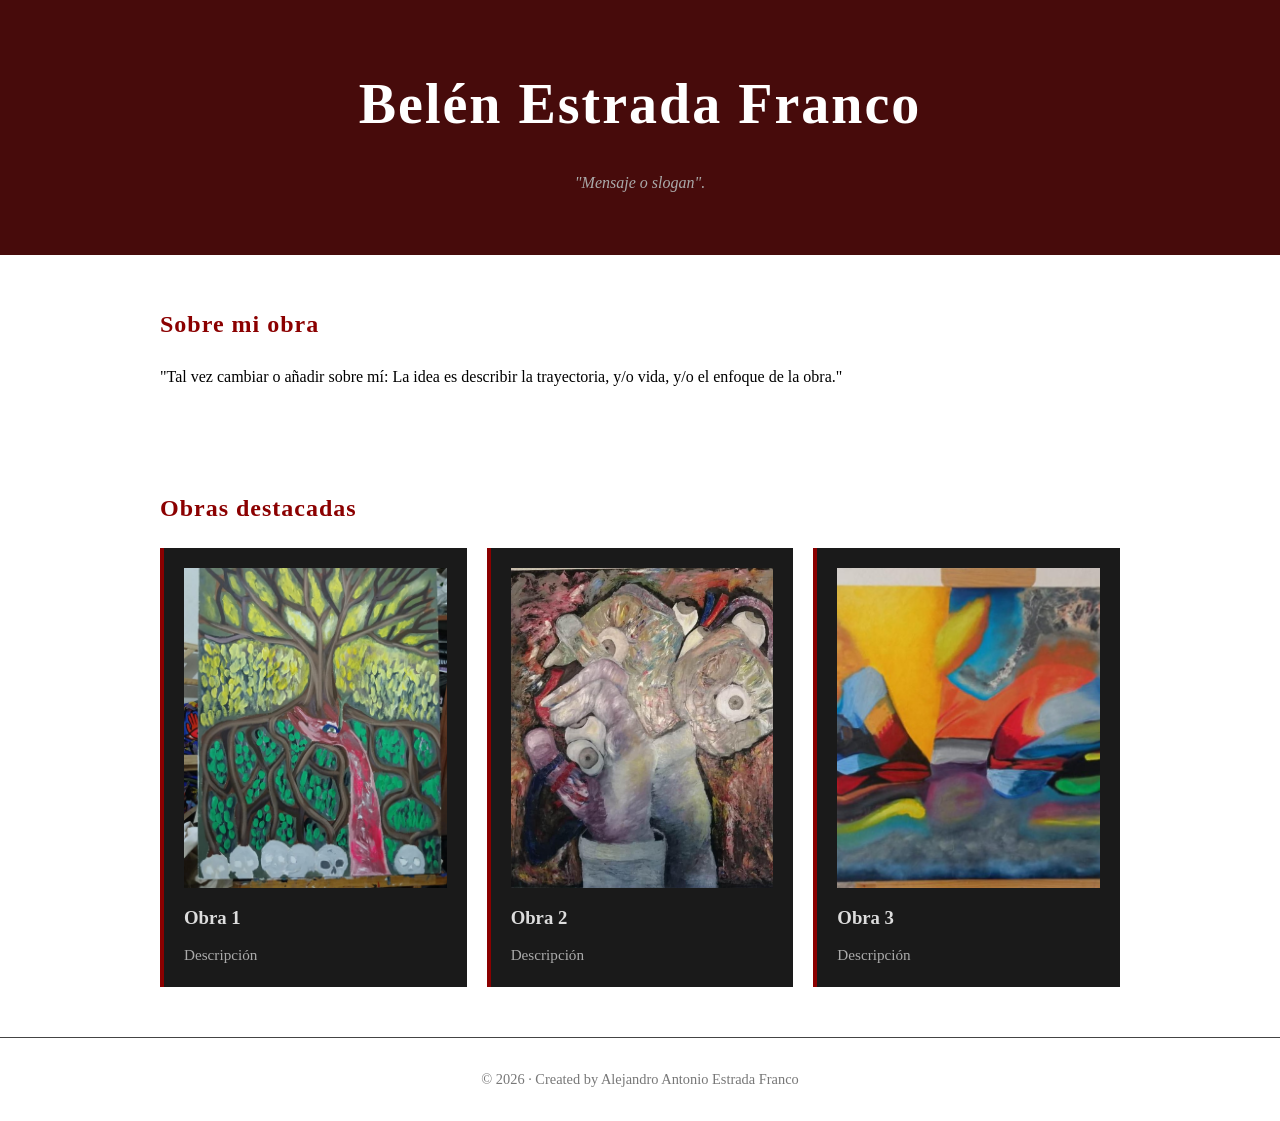
==== index.html @ d1552998 "Commit" ====
<!DOCTYPE html>
<html lang="es">
<head>
  <meta charset="UTF-8">
  <meta name="viewport" content="width=device-width, initial-scale=1.0">
  <title>Pintura Crítica</title>

  <!-- Enlace al archivo CSS -->
  <link rel="stylesheet" href="styles.css">
</head>

<body>

  <header>
    <h1>Belén Estrada Franco</h1>
    <p>
      "Mensaje o slogan".
    </p>
  </header>

  <section class="sobre-mi">
    <h2>Sobre mi obra</h2>
        <p>"Tal vez cambiar o añadir sobre mí: La idea es describir la trayectoria, y/o vida, y/o el enfoque de la obra."</p>
    <!--<p>
      Mi trabajo nace del conflicto: la violencia normalizada, la tristeza
      colectiva y la desconexión del ser humano con la naturaleza.
      Pinto cuerpos, paisajes y emociones que resisten, que sangran,
      pero que aún buscan unión y sentido.
    </p>-->
  </section>

  <section>
    <h2>Obras destacadas</h2>

    <div class="galeria">

      <div class="obra">
        <div class="imagen-obra">
            <img 
            src="imagenes/imagen_1.jpg" 
            alt="Obra 1"
            onclick="abrirModal(this.src)"
            >
        </div>

        <h3>Obra 1</h3>
        <p>Descripción</p>
       </div>

      <div class="obra">
        <div class="imagen-obra">
            <img 
            src="imagenes/imagen_2.jpg" 
            alt="Obra 2"
            onclick="abrirModal(this.src)"
            >
        </div>

        <h3>Obra 2</h3>
        <p>Descripción</p>
       </div>

       <div class="obra">
        <div class="imagen-obra">
            <img 
            src="imagenes/imagen_3.jpg" 
            alt="Obra 3"
            onclick="abrirModal(this.src)"
            >
        </div>

        <h3>Obra 3</h3>
        <p>Descripción</p>
       </div>
    </div>
  </section>

  <footer>
    © 2026 · Created by Alejandro Antonio Estrada Franco
  </footer>

  <div id="modal" class="modal" onclick="cerrarModal()">
     <img id="modal-img">
  </div>
  
  <script src="script.js"></script>
</body>
</html>
---- styles.css ----
:root {
  --fondo: #ffffff;
  --texto: #000000;
  --acento: #8b0000;
  --gris: #444;
}

* {
  box-sizing: border-box;
  margin: 0;
  padding: 0;
}

body {
  font-family: "Georgia", serif;
  background-color: var(--fondo);
  color: var(--texto);
  line-height: 1.6;
}

/* HEADER */

header {
  padding: 60px 20px;
  text-align: center;
  background: linear-gradient(to bottom, #470b0b, #470b0b);
}

header h1 {
  font-size: 2.5rem;
  letter-spacing: 2px;
  color: #ffffff;
}

header p {
  max-width: 600px;
  margin: 20px auto 0;
  color: #aaa;
  font-style: italic;
}

/* SECCIONES */

section {
  padding: 50px 20px;
  max-width: 1000px;
  margin: auto;
}

h2 {
  color: var(--acento);
  margin-bottom: 20px;
  letter-spacing: 1px;
}

.sobre-mi p {
  max-width: 700px;
}

/* GALERÍA */

.galeria {
  display: grid;
  grid-template-columns: 1fr;
  gap: 20px;
}

.obra {
  background-color: #1a1a1a;
  padding: 20px;
  border-left: 4px solid var(--acento);
}

.obra h3 {
  margin-bottom: 10px;
  color: #ddd;
}

.obra p {
  color: #aaa;
  font-size: 0.95rem;
}

.imagen-obra {
  height: 320px;
  overflow: hidden;
  margin-bottom: 15px;
}

.imagen-obra img {
  width: 100%;
  height: 100%;
  object-fit: cover;
}

/* FOOTER */

footer {
  text-align: center;
  padding: 30px 20px;
  border-top: 1px solid var(--gris);
  color: #777;
  font-size: 0.9rem;
}

/* RESPONSIVE (PC) */

@media (min-width: 768px) {
  header h1 {
    font-size: 3.5rem;
  }

  .galeria {
    grid-template-columns: repeat(3, 1fr);
  }
}

/* MODAL */

.modal {
  display: none;
  position: fixed;
  inset: 0;
  background-color: rgba(0, 0, 0, 0.9);
  justify-content: center;
  align-items: center;
  z-index: 999;
  cursor: pointer;
}

.modal img {
  max-width: 90%;
  max-height: 90%;
  box-shadow: 0 0 30px rgba(0, 0, 0, 0.8);
  animation: aparecer 0.3s ease;
}

/* Animación suave */
@keyframes aparecer {
  from {
    opacity: 0;
    transform: scale(0.95);
  }
  to {
    opacity: 1;
    transform: scale(1);
  }
}
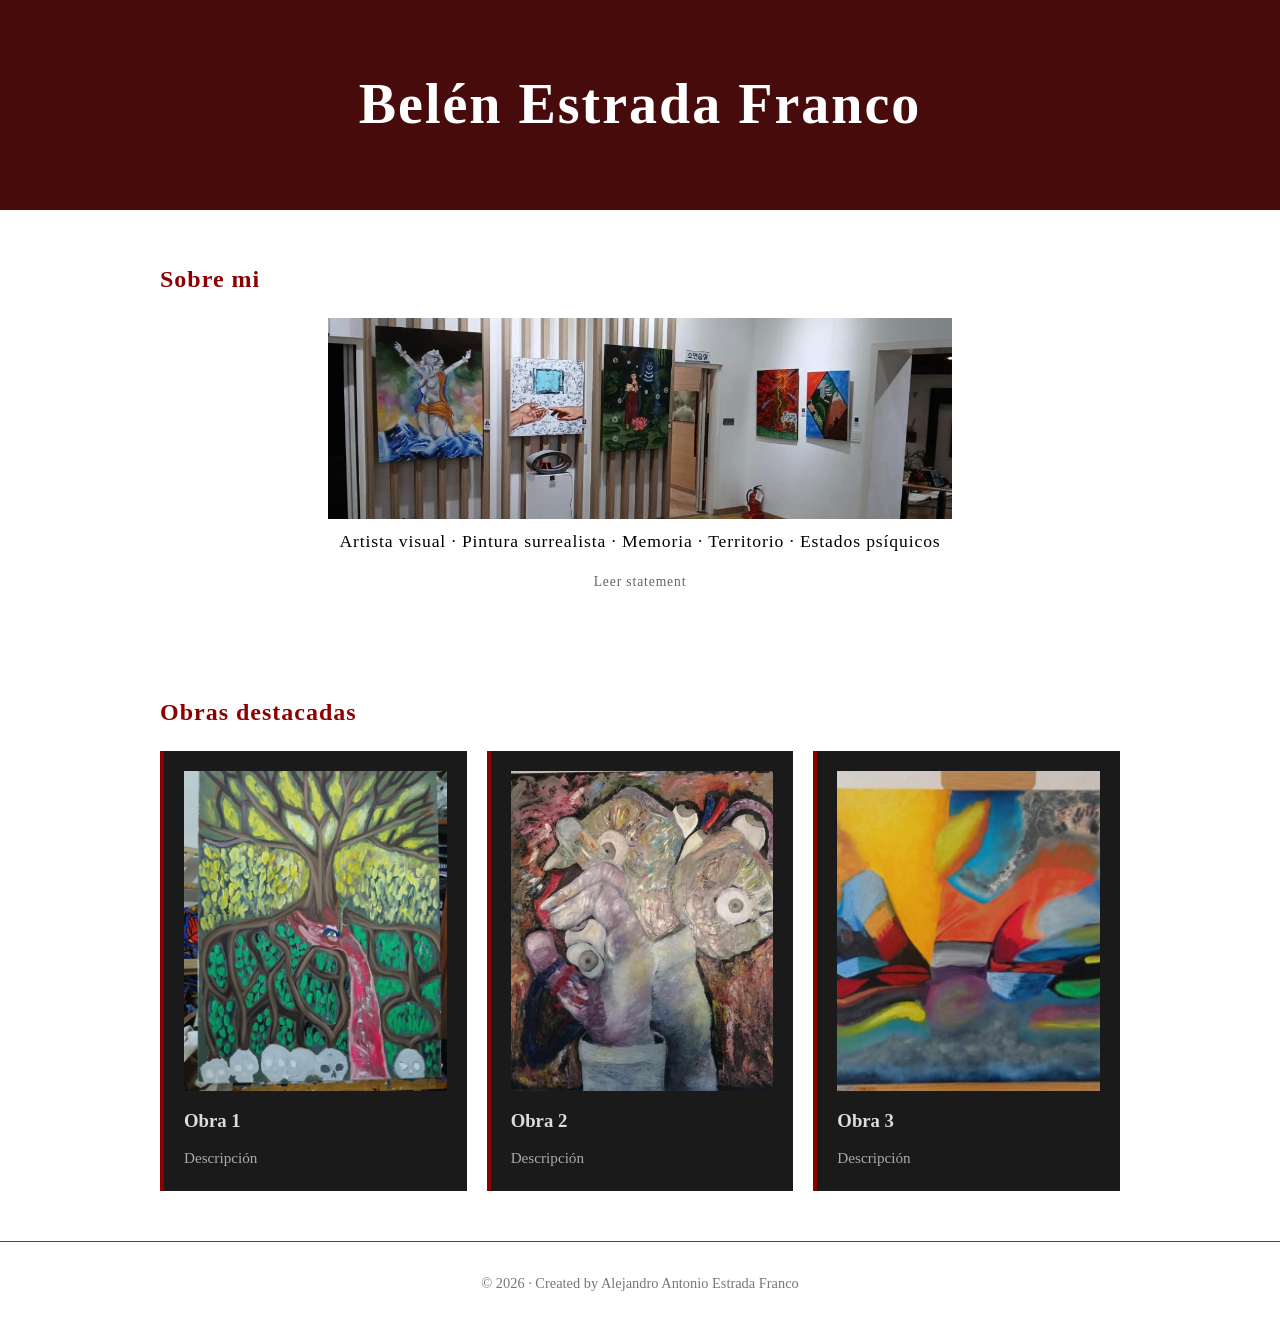
==== commit 1e496146: "actualización" ====
--- a/index.html
+++ b/index.html
@@ -3,7 +3,7 @@
 <head>
   <meta charset="UTF-8">
   <meta name="viewport" content="width=device-width, initial-scale=1.0">
-  <title>Pintura Crítica</title>
+  <title>Belén Estrada Franco</title>
 
   <!-- Enlace al archivo CSS -->
   <link rel="stylesheet" href="styles.css">
@@ -13,20 +13,35 @@
 
   <header>
     <h1>Belén Estrada Franco</h1>
-    <p>
-      "Mensaje o slogan".
-    </p>
   </header>
 
   <section class="sobre-mi">
-    <h2>Sobre mi obra</h2>
-        <p>"Tal vez cambiar o añadir sobre mí: La idea es describir la trayectoria, y/o vida, y/o el enfoque de la obra."</p>
-    <!--<p>
-      Mi trabajo nace del conflicto: la violencia normalizada, la tristeza
-      colectiva y la desconexión del ser humano con la naturaleza.
-      Pinto cuerpos, paisajes y emociones que resisten, que sangran,
-      pero que aún buscan unión y sentido.
-    </p>-->
+    <h2>Sobre mi</h2>
+
+        <div class="sobre-mi-wrapper">
+        <div class="preview">
+          <img src="imagenes/imagen_4.jpg">
+          <p>
+            Artista visual · Pintura surrealista · Memoria · Territorio · Estados psíquicos
+          </p>
+          <span>Leer statement</span>
+        </div>
+
+        <p class="bio full">
+          Mi nombre es Belén Estrada Franco. Soy artista visual originaria del Estado de México, especializada en pintura
+          con un enfoque surrealista. A través de mi obra, exploro los vínculos entre lo cotidiano y lo simbólico.
+          Mi trabajo parte de una mirada introspectiva y sensorial sobre el entorno, reinterpretando desde lo onírico. Me
+          interesa crear imágenes que, más allá de representar una realidad visible, convoquen al espectador a habitar lo
+          invisible: los afectos, las memorias, las tensiones sociales y las experiencias fragmentadas que conforman nuestra
+          percepción del mundo. La pintura, como medio, me permite traducir estas dimensiones en escenas poéticas donde lo
+          mágico y lo infraordinario conviven.
+          A lo largo de mi trayectoria he participado en exposiciones colectivas y he desarrollado proyectos pictóricos que
+          articulan una investigación estética y conceptual sobre el territorio, la identidad y los estados psíquicos. Mi obra
+          busca generar un diálogo entre el arte y la vida, abriendo espacios de reflexión sensible desde lo visual.
+          Este portafolio reúne una selección de piezas que forman parte de esa exploración constante: imágenes que brotan
+          del inconsciente, pero están ancladas en lo más concreto de la experiencia cotidiana. Cada pintura es una cartografía
+          emocional, un intento de nombrar lo que no siempre se puede decir con palabras.
+        </p>
   </section>
 
   <section>
@@ -85,4 +100,4 @@
   
   <script src="script.js"></script>
 </body>
-</html>
+</html>
--- a/styles.css
+++ b/styles.css
@@ -19,7 +19,6 @@
 }
 
 /* HEADER */
-
 header {
   padding: 60px 20px;
   text-align: center;
@@ -135,6 +134,61 @@
   animation: aparecer 0.3s ease;
 }
 
+/* SOBRE MI */
+.bio {
+  text-align: justify;
+  max-width: 95ch;   /* controla el ancho del texto */
+  margin: 0 auto;     /* centra el bloque */
+}
+
+.sobre-mi-wrapper {
+  position: relative;
+  max-width: 78ch;
+  margin: 0 auto;
+}
+
+/* Vista inicial */
+.preview {
+  text-align: center;
+  font-size: 1.1rem;
+  letter-spacing: 0.05em;
+  opacity: 1;
+  transition: opacity 0.4s ease;
+  cursor: pointer;
+}
+
+.preview img {
+  display: inline-block;
+  max-width: 100%;
+}
+
+.preview span {
+  display: block;
+  margin-top: 16px;
+  font-size: 0.85rem;
+  opacity: 0.6;
+}
+
+/* Texto completo */
+.full {
+  opacity: 0;
+  position: absolute;
+  inset: 0;
+  text-align: justify;
+  line-height: 1.7;
+  transition: opacity 0.4s ease;
+}
+
+/* Hover */
+.sobre-mi-wrapper:hover .preview {
+  opacity: 0;
+}
+
+.sobre-mi-wrapper:hover .full {
+  opacity: 1;
+}
+
+
 /* Animación suave */
 @keyframes aparecer {
   from {
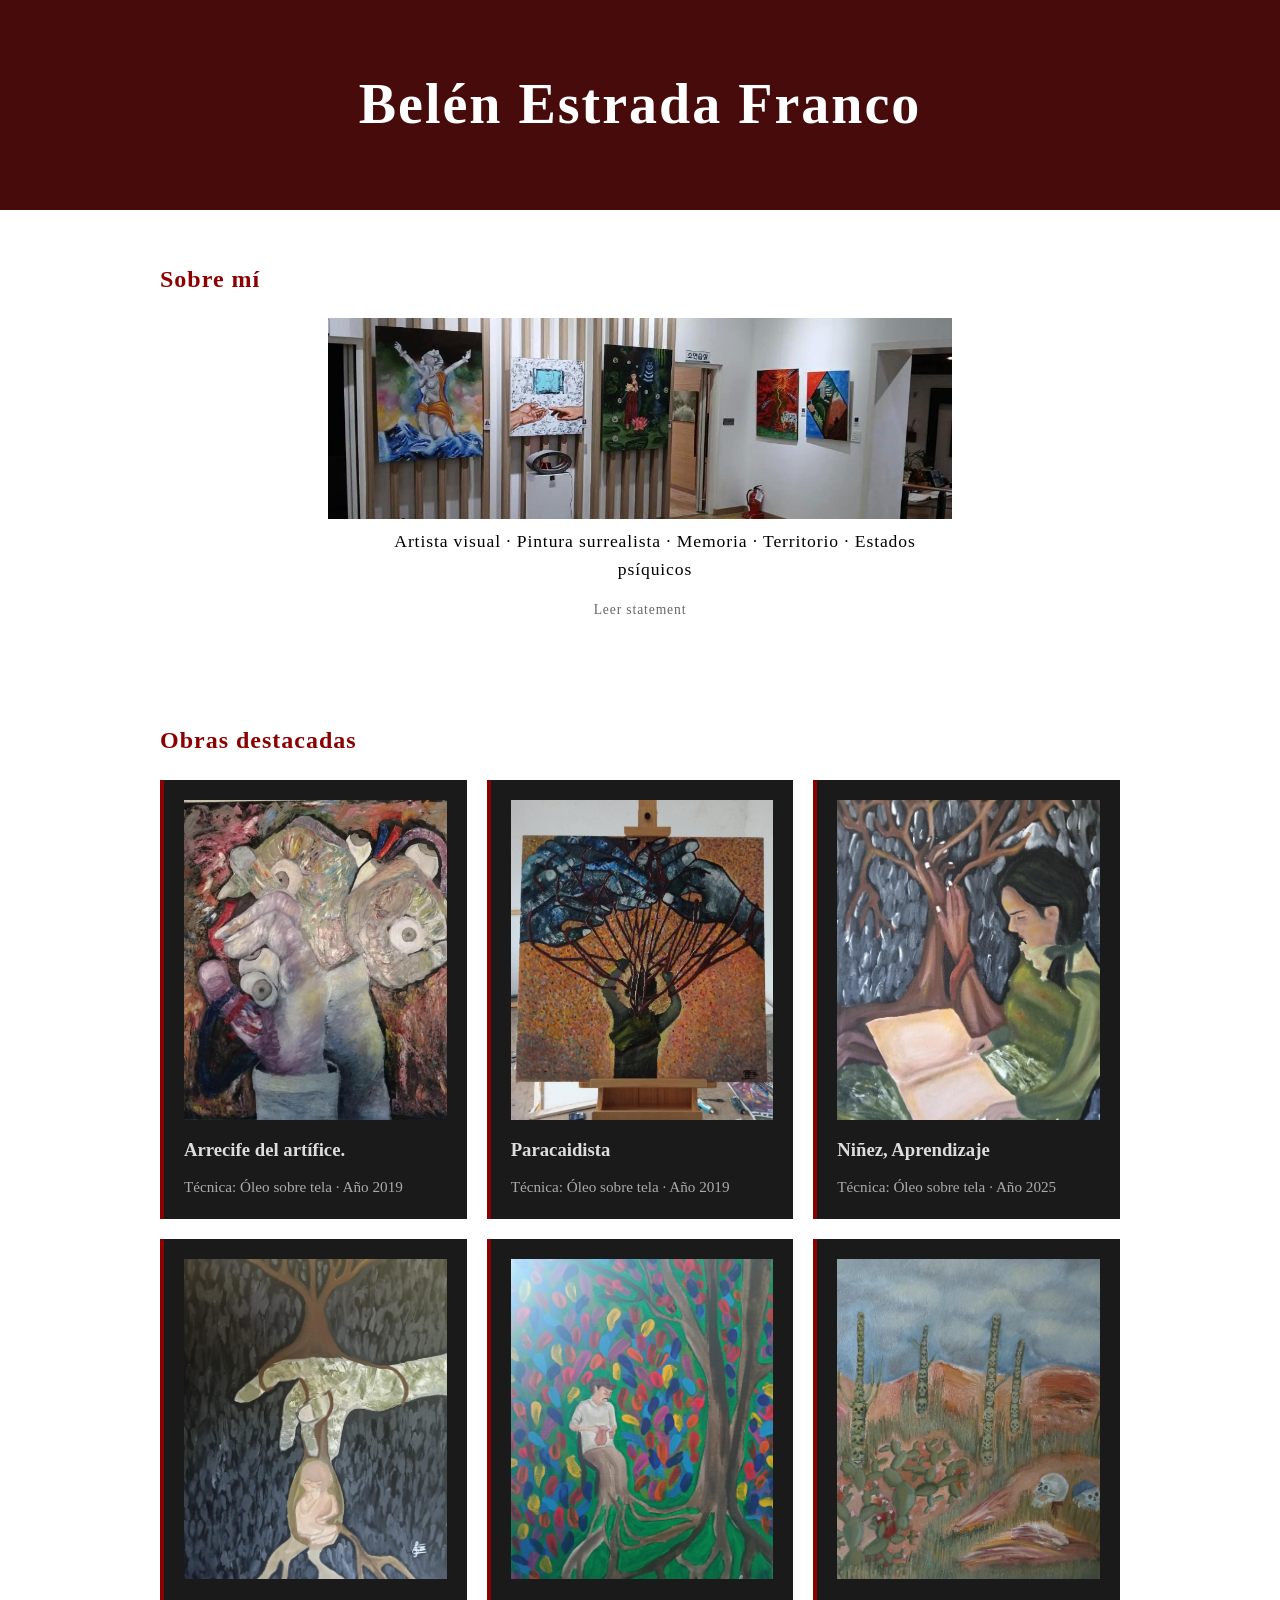
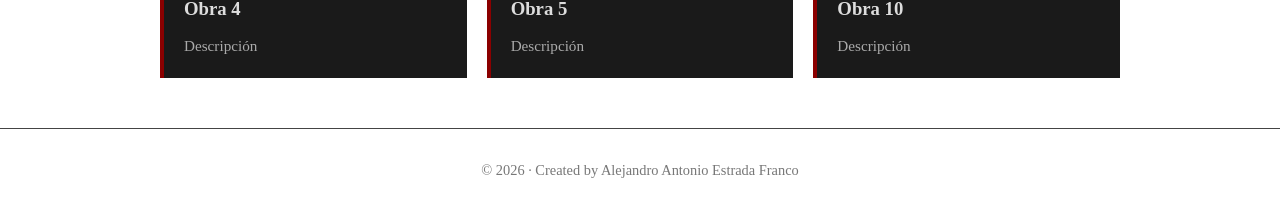
==== commit c7eb6a7e: "commit" ====
--- a/index.html
+++ b/index.html
@@ -4,100 +4,144 @@
   <meta charset="UTF-8">
   <meta name="viewport" content="width=device-width, initial-scale=1.0">
   <title>Belén Estrada Franco</title>
-
-  <!-- Enlace al archivo CSS -->
   <link rel="stylesheet" href="styles.css">
 </head>
-
 <body>
 
+  <!-- HEADER -->
   <header>
     <h1>Belén Estrada Franco</h1>
   </header>
 
+  <!-- SOBRE MI -->
   <section class="sobre-mi">
-    <h2>Sobre mi</h2>
+    <h2>Sobre mí</h2>
 
-        <div class="sobre-mi-wrapper">
-        <div class="preview">
-          <img src="imagenes/imagen_4.jpg">
-          <p>
-            Artista visual · Pintura surrealista · Memoria · Territorio · Estados psíquicos
-          </p>
-          <span>Leer statement</span>
-        </div>
+    <div class="sobre-mi-wrapper">
+      <!-- Preview inicial -->
+      <div class="preview" onclick="toggleBio()">
+        <img src="imagenes/imagen_4.jpg" alt="Belén Estrada Franco">
+        <p>Artista visual · Pintura surrealista · Memoria · Territorio · Estados psíquicos</p>
+        <span>Leer statement</span>
+      </div>
 
-        <p class="bio full">
-          Mi nombre es Belén Estrada Franco. Soy artista visual originaria del Estado de México, especializada en pintura
-          con un enfoque surrealista. A través de mi obra, exploro los vínculos entre lo cotidiano y lo simbólico.
-          Mi trabajo parte de una mirada introspectiva y sensorial sobre el entorno, reinterpretando desde lo onírico. Me
-          interesa crear imágenes que, más allá de representar una realidad visible, convoquen al espectador a habitar lo
-          invisible: los afectos, las memorias, las tensiones sociales y las experiencias fragmentadas que conforman nuestra
-          percepción del mundo. La pintura, como medio, me permite traducir estas dimensiones en escenas poéticas donde lo
-          mágico y lo infraordinario conviven.
-          A lo largo de mi trayectoria he participado en exposiciones colectivas y he desarrollado proyectos pictóricos que
-          articulan una investigación estética y conceptual sobre el territorio, la identidad y los estados psíquicos. Mi obra
-          busca generar un diálogo entre el arte y la vida, abriendo espacios de reflexión sensible desde lo visual.
-          Este portafolio reúne una selección de piezas que forman parte de esa exploración constante: imágenes que brotan
-          del inconsciente, pero están ancladas en lo más concreto de la experiencia cotidiana. Cada pintura es una cartografía
-          emocional, un intento de nombrar lo que no siempre se puede decir con palabras.
-        </p>
+      <!-- Bio completa -->
+      <p class="bio full">
+        Mi nombre es Belén Estrada Franco. Soy artista visual originaria del Estado de México, especializada en pintura
+        con un enfoque surrealista. A través de mi obra, exploro los vínculos entre lo cotidiano y lo simbólico.
+        Mi trabajo parte de una mirada introspectiva y sensorial sobre el entorno, reinterpretando desde lo onírico. Me
+        interesa crear imágenes que, más allá de representar una realidad visible, convoquen al espectador a habitar lo
+        invisible: los afectos, las memorias, las tensiones sociales y las experiencias fragmentadas que conforman nuestra
+        percepción del mundo. La pintura, como medio, me permite traducir estas dimensiones en escenas poéticas donde lo
+        mágico y lo infraordinario conviven.
+        A lo largo de mi trayectoria he participado en exposiciones colectivas y he desarrollado proyectos pictóricos que
+        articulan una investigación estética y conceptual sobre el territorio, la identidad y los estados psíquicos. Mi obra
+        busca generar un diálogo entre el arte y la vida, abriendo espacios de reflexión sensible desde lo visual.
+        Este portafolio reúne una selección de piezas que forman parte de esa exploración constante: imágenes que brotan
+        del inconsciente, pero están ancladas en lo más concreto de la experiencia cotidiana. Cada pintura es una cartografía
+        emocional, un intento de nombrar lo que no siempre se puede decir con palabras.
+      </p>
+    </div>
   </section>
 
+  <!-- GALERÍA -->
   <section>
     <h2>Obras destacadas</h2>
+    <div class="galeria">
 
-    <div class="galeria">
+      <!-- Obra 1  -->
+      <div class="obra">
+        <div class="imagen-obra">
+          <img src="imagenes/imagen_2.jpg" 
+               alt="Arrecife del artífice"
+               onclick="abrirModal(this.src,
+               'Arrecife del artífice',
+               'Óleo sobre tela, 2019',
+               'La obra se inserta en una narrativa surrealista, donde la figura del artífice —entendido como el creador, el hacedor— se representa simbólicamente a través de estas manos metamorfoseadas que construyen y deforman la realidad. La paleta de colores vibrantes y los contrastes texturales aportan dinamismo, a la vez que acentúan la tensión entre lo orgánico y lo mecánico. Este arrecife no es natural: es producto de una mente que fabrica mundos desde el extrañamiento, la fragmentación y la multiplicidad de miradas.')">
+        </div>
+        <h3>Arrecife del artífice.</h3>
+        <p>Técnica: Óleo sobre tela · Año 2019</p>
+      </div>
+
+      <!-- Obra 2  -->
+      <div class="obra">
+        <div class="imagen-obra">
+          <img src="imagenes/imagen_6.jpg" 
+               alt="Paracaidista"
+               onclick="abrirModal(this.src,
+               'Paracaidista',
+               'Técnica: Óleo sobre tela · Año 2019',
+               'Esta obra habla de la dependencia, el control o el destino influenciado por otros. Las manos superiores pueden representar figuras de poder, sociedad o incluso entidades abstractas que tiran de los hilos de la vida. El personaje central, enraizado en su propia corporalidad, es a la vez sujeto y objeto, planta y persona, mostrando una identidad en construcción o en manipulación.')">
+        </div>
+        <h3>Paracaidista</h3>
+        <p>Técnica: Óleo sobre tela · Año 2019</p>
+      </div>
+      
+      <!-- Obra 3 -->
+      <div class="obra">
+        <div class="imagen-obra">
+          <img src="imagenes/imagen_11.jpg" 
+               alt="Niñez, Aprendizaje"
+               onclick="abrirModal(this.src,
+               'Niñez, Aprendizaje',
+               'Técnica: Óleo sobre tela · Año 2025',
+               'Lo onírico se manifiesta en la forma en que las ramas del árbol se extienden y entrelazan con una mano que parece emerger del mismo tronco, aludiendo a la conexión entre naturaleza, conocimiento y desarrollo humano. La textura densa del fondo oscuro contrasta con la claridad del libro, que se presenta como una fuente de luz simbólica en medio de un entorno sombrío. La obra evoca el poder transformador de la lectura durante la infancia, donde la imaginación y el aprendizaje se entrelazan como raíces de identidad y conciencia.')">
+        </div>
+        <h3>Niñez, Aprendizaje</h3>
+        <p>Técnica: Óleo sobre tela · Año 2025</p>
+      </div>
 
       <div class="obra">
         <div class="imagen-obra">
-            <img 
-            src="imagenes/imagen_1.jpg" 
-            alt="Obra 1"
-            onclick="abrirModal(this.src)"
-            >
+          <img src="imagenes/imagen_8.jpg" 
+               alt="Obra 4"
+               onclick="abrirModal(this.src,'Obra 4','Descripción de la obra 4')">
         </div>
-
-        <h3>Obra 1</h3>
+        <h3>Obra 4</h3>
         <p>Descripción</p>
-       </div>
+      </div>
 
       <div class="obra">
         <div class="imagen-obra">
-            <img 
-            src="imagenes/imagen_2.jpg" 
-            alt="Obra 2"
-            onclick="abrirModal(this.src)"
-            >
+          <img src="imagenes/imagen_9.jpg" 
+               alt="Obra 5"
+               onclick="abrirModal(this.src,'Obra 5','Descripción de la obra 5')">
         </div>
+        <h3>Obra 5</h3>
+        <p>Descripción</p>
+      </div>
 
-        <h3>Obra 2</h3>
+      <div class="obra">
+        <div class="imagen-obra">
+          <img src="imagenes/imagen_10.jpg" 
+               alt="Obra 10"
+               onclick="abrirModal(this.src,'Obra 10','Descripción de la obra 10')">
+        </div>
+        <h3>Obra 10</h3>
         <p>Descripción</p>
-       </div>
+      </div>
 
-       <div class="obra">
-        <div class="imagen-obra">
-            <img 
-            src="imagenes/imagen_3.jpg" 
-            alt="Obra 3"
-            onclick="abrirModal(this.src)"
-            >
-        </div>
-
-        <h3>Obra 3</h3>
-        <p>Descripción</p>
-       </div>
     </div>
   </section>
 
+  <!-- FOOTER -->
   <footer>
     © 2026 · Created by Alejandro Antonio Estrada Franco
   </footer>
 
+  <!-- MODAL ÚNICO -->
   <div id="modal" class="modal" onclick="cerrarModal()">
-     <img id="modal-img">
+    <div class="modal-contenido" onclick="event.stopPropagation()">
+      <button class="cerrar" onclick="cerrarModal()">&times;</button>
+      <img id="modal-img" src="" alt="Imagen de la obra">
+      <div class="modal-texto">
+        <h3 id="titulo-obra">Título de la obra</h3>
+        <p id="descripcion-obra">Descripción de la obra, técnica, año, etc.</p><br>
+        <p id="concepto-obra">Descripción conceptual: aquí va tu reflexión, idea o mensaje de la obra.</p>
+      </div>
+    </div>
   </div>
-  
+
   <script src="script.js"></script>
 </body>
 </html>
--- a/styles.css
+++ b/styles.css
@@ -5,12 +5,14 @@
   --gris: #444;
 }
 
+/* RESET */
 * {
   box-sizing: border-box;
   margin: 0;
   padding: 0;
 }
 
+/* BODY */
 body {
   font-family: "Georgia", serif;
   background-color: var(--fondo);
@@ -39,7 +41,6 @@
 }
 
 /* SECCIONES */
-
 section {
   padding: 50px 20px;
   max-width: 1000px;
@@ -52,93 +53,9 @@
   letter-spacing: 1px;
 }
 
+/* SOBRE MI */
 .sobre-mi p {
   max-width: 700px;
-}
-
-/* GALERÍA */
-
-.galeria {
-  display: grid;
-  grid-template-columns: 1fr;
-  gap: 20px;
-}
-
-.obra {
-  background-color: #1a1a1a;
-  padding: 20px;
-  border-left: 4px solid var(--acento);
-}
-
-.obra h3 {
-  margin-bottom: 10px;
-  color: #ddd;
-}
-
-.obra p {
-  color: #aaa;
-  font-size: 0.95rem;
-}
-
-.imagen-obra {
-  height: 320px;
-  overflow: hidden;
-  margin-bottom: 15px;
-}
-
-.imagen-obra img {
-  width: 100%;
-  height: 100%;
-  object-fit: cover;
-}
-
-/* FOOTER */
-
-footer {
-  text-align: center;
-  padding: 30px 20px;
-  border-top: 1px solid var(--gris);
-  color: #777;
-  font-size: 0.9rem;
-}
-
-/* RESPONSIVE (PC) */
-
-@media (min-width: 768px) {
-  header h1 {
-    font-size: 3.5rem;
-  }
-
-  .galeria {
-    grid-template-columns: repeat(3, 1fr);
-  }
-}
-
-/* MODAL */
-
-.modal {
-  display: none;
-  position: fixed;
-  inset: 0;
-  background-color: rgba(0, 0, 0, 0.9);
-  justify-content: center;
-  align-items: center;
-  z-index: 999;
-  cursor: pointer;
-}
-
-.modal img {
-  max-width: 90%;
-  max-height: 90%;
-  box-shadow: 0 0 30px rgba(0, 0, 0, 0.8);
-  animation: aparecer 0.3s ease;
-}
-
-/* SOBRE MI */
-.bio {
-  text-align: justify;
-  max-width: 95ch;   /* controla el ancho del texto */
-  margin: 0 auto;     /* centra el bloque */
 }
 
 .sobre-mi-wrapper {
@@ -147,7 +64,7 @@
   margin: 0 auto;
 }
 
-/* Vista inicial */
+/* Vista inicial / preview */
 .preview {
   text-align: center;
   font-size: 1.1rem;
@@ -160,6 +77,10 @@
 .preview img {
   display: inline-block;
   max-width: 100%;
+}
+
+.preview p {
+  margin-left: 30px; /* ajusta el valor a tu gusto */
 }
 
 .preview span {
@@ -179,7 +100,6 @@
   transition: opacity 0.4s ease;
 }
 
-/* Hover */
 .sobre-mi-wrapper:hover .preview {
   opacity: 0;
 }
@@ -188,15 +108,171 @@
   opacity: 1;
 }
 
-
-/* Animación suave */
+/* BIO */
+.bio {
+  text-align: justify;
+  max-width: 95ch;
+  margin: 0 auto;
+  background-color: #ffffff;
+}
+
+/* GALERÍA */
+.galeria {
+  display: grid;
+  grid-template-columns: 1fr;
+  gap: 20px;
+}
+
+.obra {
+  background-color: #1a1a1a;
+  padding: 20px;
+  border-left: 4px solid var(--acento);
+}
+
+.obra h3 {
+  margin-bottom: 10px;
+  color: #ddd;
+  font-family: "Georgia", serif;
+}
+
+.obra p {
+  color: #aaa;
+  font-size: 0.95rem;
+}
+
+.imagen-obra {
+  height: 320px;
+  overflow: hidden;
+  margin-bottom: 15px;
+}
+
+.imagen-obra img {
+  width: 100%;
+  height: 100%;
+  object-fit: cover;
+  cursor: pointer;
+}
+
+/* FOOTER */
+footer {
+  text-align: center;
+  padding: 30px 20px;
+  border-top: 1px solid var(--gris);
+  color: #777;
+  font-size: 0.9rem;
+}
+
+/* MODAL - GENERAL */
+.modal {
+  display: none;
+  position: fixed;
+  inset: 0;
+  background-color: rgba(0,0,0,0.8);
+  justify-content: center;
+  align-items: center;
+  z-index: 9999;
+  padding: 20px;
+  cursor: default;
+  animation: fadeIn 0.3s ease;
+}
+
+/* CONTENIDO DEL MODAL */
+.modal-contenido {
+  display: flex;
+  flex-direction: row;
+  max-width: 900px;
+  width: 100%;
+  background-color: var(--fondo);
+  padding: 20px;
+  border-radius: 8px;
+  position: relative;
+  box-shadow: 0 0 30px rgba(0,0,0,0.5);
+  opacity: 0.90;
+}
+
+/* IMAGEN DENTRO DEL MODAL */
+.modal-contenido img {
+  max-width: 50%;
+  height: auto;
+  object-fit: cover;
+  border-radius: 4px;
+  margin-right: 20px;
+}
+
+/* TEXTO DESCRIPTIVO DEL MODAL */
+.modal-texto {
+  flex: 1;
+  overflow-y: auto;
+}
+
+.modal-texto h3 {
+  margin-top: 0;
+  color: var(--acento);
+  font-family: "Monaco", serif;
+}
+
+.modal-texto p {
+  line-height: 1.5;
+  color: var(--texto);
+}
+
+/* BOTÓN CERRAR */
+.cerrar {
+  position: absolute;
+  top: 10px;
+  right: 15px;
+  font-size: 2rem;
+  background: none;
+  border: none;
+  cursor: pointer;
+  color: #333;
+}
+
+/* RESPONSIVE */
+@media (max-width: 767px) {
+  .sobre-mi-wrapper {
+    position: static;
+  }
+
+  .preview {
+  display: none;
+}
+
+  .full {
+    position: static;
+    opacity: 1;
+  }
+
+  .modal-contenido {
+    flex-direction: column;
+    max-height: 90vh;
+  }
+
+  .modal-contenido img {
+    max-width: 100%;
+    margin-right: 0;
+    margin-bottom: 15px;
+  }
+}
+
+/* RESPONSIVE PC */
+@media (min-width: 768px) {
+  header h1 {
+    font-size: 3.5rem;
+  }
+
+  .galeria {
+    grid-template-columns: repeat(3, 1fr);
+  }
+}
+
+/* ANIMACIONES */
+@keyframes fadeIn {
+  from {opacity: 0;}
+  to {opacity: 1;}
+}
+
 @keyframes aparecer {
-  from {
-    opacity: 0;
-    transform: scale(0.95);
-  }
-  to {
-    opacity: 1;
-    transform: scale(1);
-  }
+  from {opacity: 0; transform: scale(0.95);}
+  to {opacity: 1; transform: scale(1);}
 }
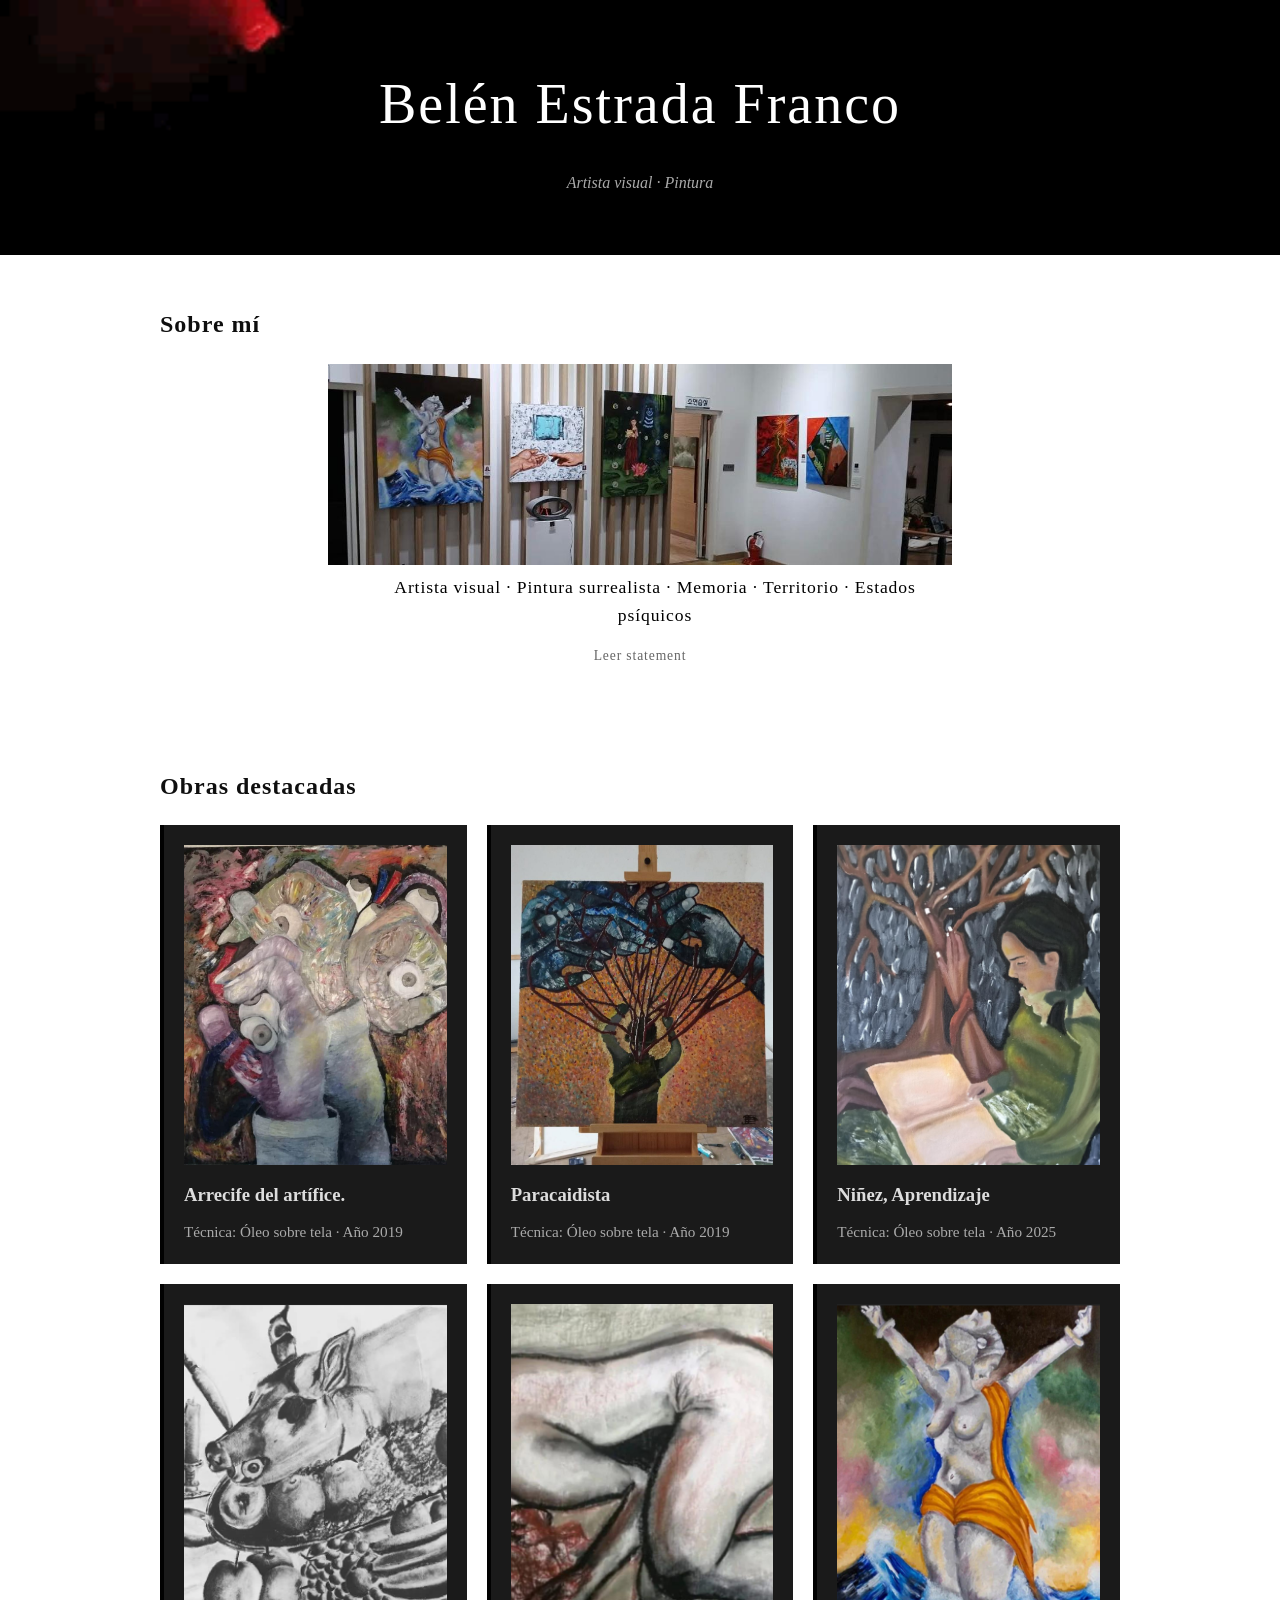
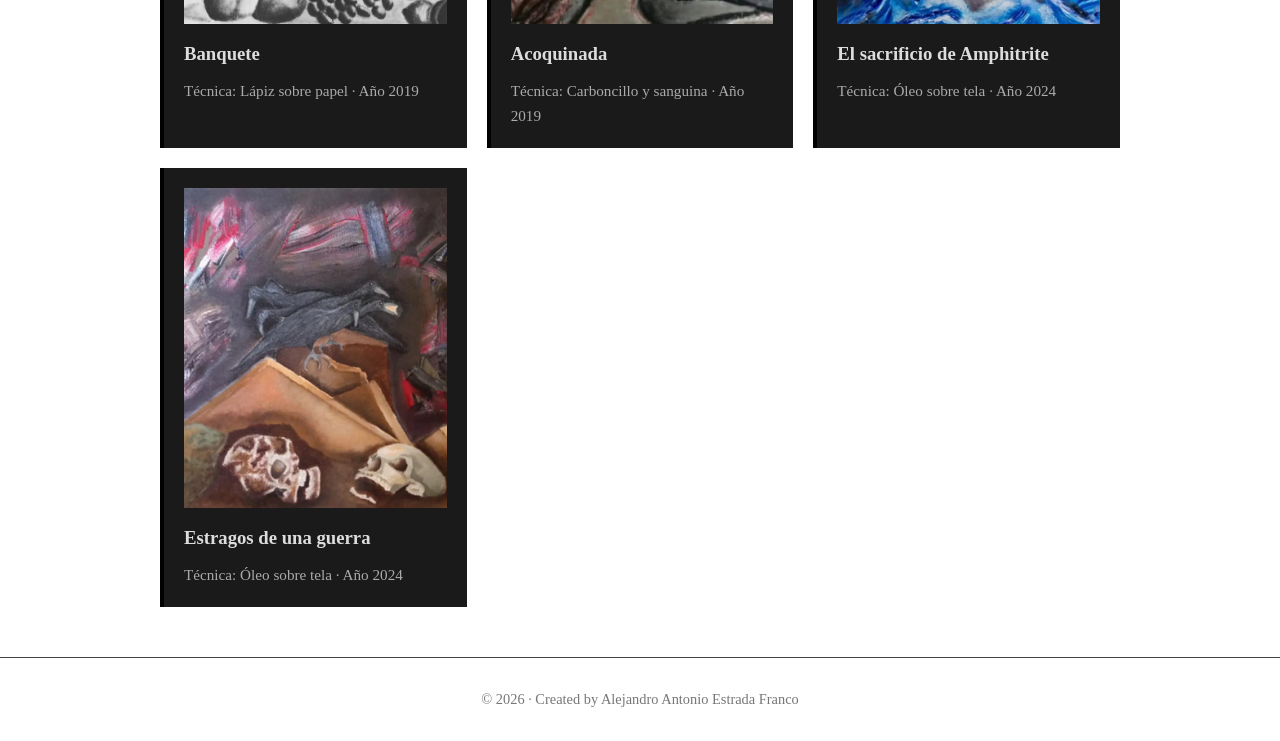
==== commit 984bb581: "Commit" ====
--- a/index.html
+++ b/index.html
@@ -11,6 +11,7 @@
   <!-- HEADER -->
   <header>
     <h1>Belén Estrada Franco</h1>
+    <p>Artista visual · Pintura</p>
   </header>
 
   <!-- SOBRE MI -->
@@ -57,7 +58,7 @@
                onclick="abrirModal(this.src,
                'Arrecife del artífice',
                'Óleo sobre tela, 2019',
-               'La obra se inserta en una narrativa surrealista, donde la figura del artífice —entendido como el creador, el hacedor— se representa simbólicamente a través de estas manos metamorfoseadas que construyen y deforman la realidad. La paleta de colores vibrantes y los contrastes texturales aportan dinamismo, a la vez que acentúan la tensión entre lo orgánico y lo mecánico. Este arrecife no es natural: es producto de una mente que fabrica mundos desde el extrañamiento, la fragmentación y la multiplicidad de miradas.')">
+               'La obra se inserta en una narrativa surrealista, donde la figura del <i>artífice</i> —entendido como el creador, el hacedor— se representa simbólicamente a través de estas manos metamorfoseadas que construyen y deforman la realidad. La paleta de colores vibrantes y los contrastes texturales aportan dinamismo, a la vez que acentúan la tensión entre lo orgánico y lo mecánico.\n\n Este arrecife no es natural: es producto de una mente que fabrica mundos desde el extrañamiento, la fragmentación y la multiplicidad de miradas.')">
         </div>
         <h3>Arrecife del artífice.</h3>
         <p>Técnica: Óleo sobre tela · Año 2019</p>
@@ -93,32 +94,58 @@
 
       <div class="obra">
         <div class="imagen-obra">
-          <img src="imagenes/imagen_8.jpg" 
-               alt="Obra 4"
-               onclick="abrirModal(this.src,'Obra 4','Descripción de la obra 4')">
+          <img src="imagenes/imagen_12.png" 
+               alt="Banquete"
+               onclick="abrirModal(this.src,
+               'Banquete',
+               'Técnica: Lápiz sobre papel · Año 2019',
+               '<i>Banquete</i> puede interpretarse como una crítica a los rituales de consumo, al exceso y al sacrificio que subyace en los festines. Lejos de ser una simple naturaleza muerta, esta obra se convierte en una reflexión visual sobre los placeres que ignoramos, los cuerpos que convertimos en espectáculo y los rituales cotidianos que normalizan la opulencia y la explotación. El banquete no es solo un acto de comida, sino un acto simbólico de poder y sacrificio.')"
+               >
         </div>
-        <h3>Obra 4</h3>
-        <p>Descripción</p>
+        <h3>Banquete</h3>
+        <p>Técnica: Lápiz sobre papel · Año 2019</p>
       </div>
 
       <div class="obra">
         <div class="imagen-obra">
-          <img src="imagenes/imagen_9.jpg" 
-               alt="Obra 5"
-               onclick="abrirModal(this.src,'Obra 5','Descripción de la obra 5')">
+          <img src="imagenes/imagen_13.png" 
+               alt="Acoquinada"
+               onclick="abrirModal(this.src,
+               'Acoquinada',
+               'Técnica: Carboncillo y sanguina · Año 2019',
+               '<i>Acoquinada</i> alude directamente a las secuelas del abuso sexual y la violencia de género. La postura corporal —cerrada, casi sin espacio para respirar— no es solo una imagen de miedo, sino una metáfora de la parálisis emocional que puede acompañar estas vivencias. Lejos de buscar el espectáculo del sufrimiento, esta obra invita a mirar de frente lo que muchas veces se oculta: el repliegue silencioso que deja la agresión, el cuerpo como lugar de memoria del daño, y la resistencia que persiste aún en la posición más retraída.')"
+               >
         </div>
-        <h3>Obra 5</h3>
-        <p>Descripción</p>
+        <h3>Acoquinada</h3>
+        <p>Técnica: Carboncillo y sanguina · Año 2019</p>
       </div>
 
       <div class="obra">
         <div class="imagen-obra">
-          <img src="imagenes/imagen_10.jpg" 
-               alt="Obra 10"
-               onclick="abrirModal(this.src,'Obra 10','Descripción de la obra 10')">
+          <img src="imagenes/imagen_14.png" 
+               alt="El sacrificio de Amphitrite"
+               onclick="abrirModal(this.src,
+               'El sacrificio de Amphitrite',
+               'Técnica: Óleo sobre tela · Año 2024',
+               'La obra representa el caos y el descuido en el cambio climático, personificado por las dualidades de Anfitrite, ninfa de los mares, donde las expresiones figuran el impotencia del personaje ante la decadencia humana, así como a través de la sin sentido de la colocación de colores claros en la parte media de la obra y colores oscuros en la parte que colorea el cielo, se simboliza el desorden climático.')"
+               >
         </div>
-        <h3>Obra 10</h3>
-        <p>Descripción</p>
+        <h3>El sacrificio de Amphitrite</h3>
+        <p>Técnica: Óleo sobre tela · Año 2024</p>
+      </div>
+
+      <div class="obra">
+        <div class="imagen-obra">
+          <img src="imagenes/imagen_15.png" 
+               alt="Estragos de una guerra"
+               onclick="abrirModal(this.src,
+               'Estragos de una guerra',
+               'Técnica: Óleo sobre tela · Año 2024',
+               'Esta obra representa los efectos devastadores de la guerra, especialmente aquellos causados por bombas nucleares. En un paisaje árido, restos humanos, cráneos y un casco militar aparecen como testigos del horror. Tres cuervos posados sobre ruinas refuerzan la atmósfera de muerte y desolación. Al fondo, pinceladas caóticas en tonos rojos y negros evocan explosiones y destrucción.\n\n A través de una composición sombría y simbólica, la obra denuncia la pérdida humana y espiritual que dejan las guerras, evidenciando cómo la violencia persiste incluso después del silencio.')"
+               >
+        </div>
+        <h3>Estragos de una guerra</h3>
+        <p>Técnica: Óleo sobre tela · Año 2024</p>
       </div>
 
     </div>
--- a/styles.css
+++ b/styles.css
@@ -1,7 +1,7 @@
 :root {
   --fondo: #ffffff;
   --texto: #000000;
-  --acento: #8b0000;
+  --acento: #000000f1;
   --gris: #444;
 }
 
@@ -24,13 +24,17 @@
 header {
   padding: 60px 20px;
   text-align: center;
-  background: linear-gradient(to bottom, #470b0b, #470b0b);
+  /*background: linear-gradient(to bottom, #470b0b, #470b0b);*/
+  background: url('imagenes/banner4.gif') no-repeat center center;
+  background-size: cover; /* asegura que cubra todo el header */
 }
 
 header h1 {
   font-size: 2.5rem;
+  font-weight: 200;
   letter-spacing: 2px;
   color: #ffffff;
+  font-family: "Garamond", serif;
 }
 
 header p {
@@ -199,6 +203,11 @@
   margin-right: 20px;
 }
 
+#concepto-obra {
+  white-space: pre-line; /* respeta saltos de línea \n en el texto */
+}
+
+
 /* TEXTO DESCRIPTIVO DEL MODAL */
 .modal-texto {
   flex: 1;
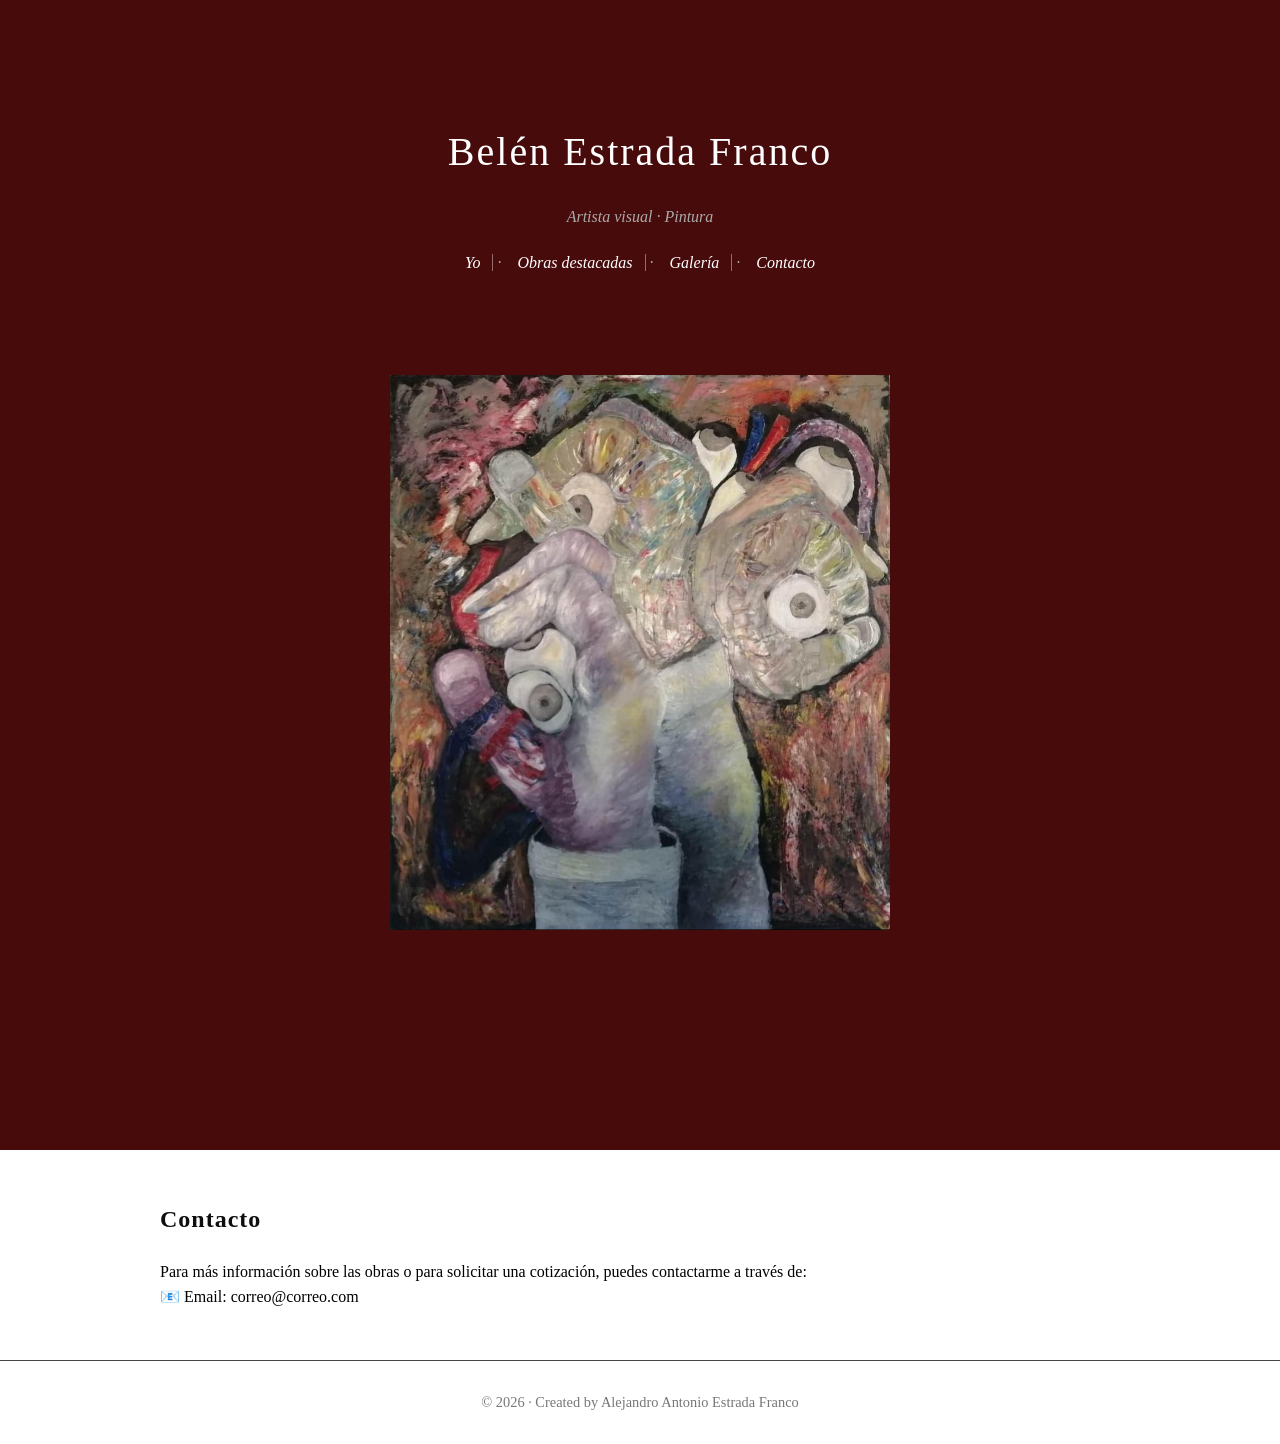
==== commit 88259c65: "Commit" ====
--- a/index.html
+++ b/index.html
@@ -9,146 +9,23 @@
 <body>
 
   <!-- HEADER -->
-  <header>
+  <header class="header-principal">
     <h1>Belén Estrada Franco</h1>
     <p>Artista visual · Pintura</p>
+      <p class="menu-links">
+        <a href="yo.html">Yo</a> ·
+        <a href="destacadas.html">Obras destacadas</a> ·
+        <a href="galeria.html">Galería</a> ·
+        <a href="yo.html">Contacto</a>
+      </p>
+    <img src="imagenes/imagen_2.jpg" alt="Belén Estrada Franco">
   </header>
-
-  <!-- SOBRE MI -->
-  <section class="sobre-mi">
-    <h2>Sobre mí</h2>
-
-    <div class="sobre-mi-wrapper">
-      <!-- Preview inicial -->
-      <div class="preview" onclick="toggleBio()">
-        <img src="imagenes/imagen_4.jpg" alt="Belén Estrada Franco">
-        <p>Artista visual · Pintura surrealista · Memoria · Territorio · Estados psíquicos</p>
-        <span>Leer statement</span>
-      </div>
-
-      <!-- Bio completa -->
-      <p class="bio full">
-        Mi nombre es Belén Estrada Franco. Soy artista visual originaria del Estado de México, especializada en pintura
-        con un enfoque surrealista. A través de mi obra, exploro los vínculos entre lo cotidiano y lo simbólico.
-        Mi trabajo parte de una mirada introspectiva y sensorial sobre el entorno, reinterpretando desde lo onírico. Me
-        interesa crear imágenes que, más allá de representar una realidad visible, convoquen al espectador a habitar lo
-        invisible: los afectos, las memorias, las tensiones sociales y las experiencias fragmentadas que conforman nuestra
-        percepción del mundo. La pintura, como medio, me permite traducir estas dimensiones en escenas poéticas donde lo
-        mágico y lo infraordinario conviven.
-        A lo largo de mi trayectoria he participado en exposiciones colectivas y he desarrollado proyectos pictóricos que
-        articulan una investigación estética y conceptual sobre el territorio, la identidad y los estados psíquicos. Mi obra
-        busca generar un diálogo entre el arte y la vida, abriendo espacios de reflexión sensible desde lo visual.
-        Este portafolio reúne una selección de piezas que forman parte de esa exploración constante: imágenes que brotan
-        del inconsciente, pero están ancladas en lo más concreto de la experiencia cotidiana. Cada pintura es una cartografía
-        emocional, un intento de nombrar lo que no siempre se puede decir con palabras.
-      </p>
-    </div>
-  </section>
-
-  <!-- GALERÍA -->
+  
   <section>
-    <h2>Obras destacadas</h2>
-    <div class="galeria">
-
-      <!-- Obra 1  -->
-      <div class="obra">
-        <div class="imagen-obra">
-          <img src="imagenes/imagen_2.jpg" 
-               alt="Arrecife del artífice"
-               onclick="abrirModal(this.src,
-               'Arrecife del artífice',
-               'Óleo sobre tela, 2019',
-               'La obra se inserta en una narrativa surrealista, donde la figura del <i>artífice</i> —entendido como el creador, el hacedor— se representa simbólicamente a través de estas manos metamorfoseadas que construyen y deforman la realidad. La paleta de colores vibrantes y los contrastes texturales aportan dinamismo, a la vez que acentúan la tensión entre lo orgánico y lo mecánico.\n\n Este arrecife no es natural: es producto de una mente que fabrica mundos desde el extrañamiento, la fragmentación y la multiplicidad de miradas.')">
-        </div>
-        <h3>Arrecife del artífice.</h3>
-        <p>Técnica: Óleo sobre tela · Año 2019</p>
-      </div>
-
-      <!-- Obra 2  -->
-      <div class="obra">
-        <div class="imagen-obra">
-          <img src="imagenes/imagen_6.jpg" 
-               alt="Paracaidista"
-               onclick="abrirModal(this.src,
-               'Paracaidista',
-               'Técnica: Óleo sobre tela · Año 2019',
-               'Esta obra habla de la dependencia, el control o el destino influenciado por otros. Las manos superiores pueden representar figuras de poder, sociedad o incluso entidades abstractas que tiran de los hilos de la vida. El personaje central, enraizado en su propia corporalidad, es a la vez sujeto y objeto, planta y persona, mostrando una identidad en construcción o en manipulación.')">
-        </div>
-        <h3>Paracaidista</h3>
-        <p>Técnica: Óleo sobre tela · Año 2019</p>
-      </div>
-      
-      <!-- Obra 3 -->
-      <div class="obra">
-        <div class="imagen-obra">
-          <img src="imagenes/imagen_11.jpg" 
-               alt="Niñez, Aprendizaje"
-               onclick="abrirModal(this.src,
-               'Niñez, Aprendizaje',
-               'Técnica: Óleo sobre tela · Año 2025',
-               'Lo onírico se manifiesta en la forma en que las ramas del árbol se extienden y entrelazan con una mano que parece emerger del mismo tronco, aludiendo a la conexión entre naturaleza, conocimiento y desarrollo humano. La textura densa del fondo oscuro contrasta con la claridad del libro, que se presenta como una fuente de luz simbólica en medio de un entorno sombrío. La obra evoca el poder transformador de la lectura durante la infancia, donde la imaginación y el aprendizaje se entrelazan como raíces de identidad y conciencia.')">
-        </div>
-        <h3>Niñez, Aprendizaje</h3>
-        <p>Técnica: Óleo sobre tela · Año 2025</p>
-      </div>
-
-      <div class="obra">
-        <div class="imagen-obra">
-          <img src="imagenes/imagen_12.png" 
-               alt="Banquete"
-               onclick="abrirModal(this.src,
-               'Banquete',
-               'Técnica: Lápiz sobre papel · Año 2019',
-               '<i>Banquete</i> puede interpretarse como una crítica a los rituales de consumo, al exceso y al sacrificio que subyace en los festines. Lejos de ser una simple naturaleza muerta, esta obra se convierte en una reflexión visual sobre los placeres que ignoramos, los cuerpos que convertimos en espectáculo y los rituales cotidianos que normalizan la opulencia y la explotación. El banquete no es solo un acto de comida, sino un acto simbólico de poder y sacrificio.')"
-               >
-        </div>
-        <h3>Banquete</h3>
-        <p>Técnica: Lápiz sobre papel · Año 2019</p>
-      </div>
-
-      <div class="obra">
-        <div class="imagen-obra">
-          <img src="imagenes/imagen_13.png" 
-               alt="Acoquinada"
-               onclick="abrirModal(this.src,
-               'Acoquinada',
-               'Técnica: Carboncillo y sanguina · Año 2019',
-               '<i>Acoquinada</i> alude directamente a las secuelas del abuso sexual y la violencia de género. La postura corporal —cerrada, casi sin espacio para respirar— no es solo una imagen de miedo, sino una metáfora de la parálisis emocional que puede acompañar estas vivencias. Lejos de buscar el espectáculo del sufrimiento, esta obra invita a mirar de frente lo que muchas veces se oculta: el repliegue silencioso que deja la agresión, el cuerpo como lugar de memoria del daño, y la resistencia que persiste aún en la posición más retraída.')"
-               >
-        </div>
-        <h3>Acoquinada</h3>
-        <p>Técnica: Carboncillo y sanguina · Año 2019</p>
-      </div>
-
-      <div class="obra">
-        <div class="imagen-obra">
-          <img src="imagenes/imagen_14.png" 
-               alt="El sacrificio de Amphitrite"
-               onclick="abrirModal(this.src,
-               'El sacrificio de Amphitrite',
-               'Técnica: Óleo sobre tela · Año 2024',
-               'La obra representa el caos y el descuido en el cambio climático, personificado por las dualidades de Anfitrite, ninfa de los mares, donde las expresiones figuran el impotencia del personaje ante la decadencia humana, así como a través de la sin sentido de la colocación de colores claros en la parte media de la obra y colores oscuros en la parte que colorea el cielo, se simboliza el desorden climático.')"
-               >
-        </div>
-        <h3>El sacrificio de Amphitrite</h3>
-        <p>Técnica: Óleo sobre tela · Año 2024</p>
-      </div>
-
-      <div class="obra">
-        <div class="imagen-obra">
-          <img src="imagenes/imagen_15.png" 
-               alt="Estragos de una guerra"
-               onclick="abrirModal(this.src,
-               'Estragos de una guerra',
-               'Técnica: Óleo sobre tela · Año 2024',
-               'Esta obra representa los efectos devastadores de la guerra, especialmente aquellos causados por bombas nucleares. En un paisaje árido, restos humanos, cráneos y un casco militar aparecen como testigos del horror. Tres cuervos posados sobre ruinas refuerzan la atmósfera de muerte y desolación. Al fondo, pinceladas caóticas en tonos rojos y negros evocan explosiones y destrucción.\n\n A través de una composición sombría y simbólica, la obra denuncia la pérdida humana y espiritual que dejan las guerras, evidenciando cómo la violencia persiste incluso después del silencio.')"
-               >
-        </div>
-        <h3>Estragos de una guerra</h3>
-        <p>Técnica: Óleo sobre tela · Año 2024</p>
-      </div>
-
-    </div>
+    <h2>Contacto</h2>
+    <p>Para más información sobre las obras o para solicitar una cotización, puedes contactarme a través de:</p>
+    <p>📧 Email: correo@correo.com</p>
+    <!--<p>📱 Teléfono: +52 telefono</p>-->
   </section>
 
   <!-- FOOTER -->
@@ -156,18 +33,6 @@
     © 2026 · Created by Alejandro Antonio Estrada Franco
   </footer>
 
-  <!-- MODAL ÚNICO -->
-  <div id="modal" class="modal" onclick="cerrarModal()">
-    <div class="modal-contenido" onclick="event.stopPropagation()">
-      <button class="cerrar" onclick="cerrarModal()">&times;</button>
-      <img id="modal-img" src="" alt="Imagen de la obra">
-      <div class="modal-texto">
-        <h3 id="titulo-obra">Título de la obra</h3>
-        <p id="descripcion-obra">Descripción de la obra, técnica, año, etc.</p><br>
-        <p id="concepto-obra">Descripción conceptual: aquí va tu reflexión, idea o mensaje de la obra.</p>
-      </div>
-    </div>
-  </div>
 
   <script src="script.js"></script>
 </body>
--- a/styles.css
+++ b/styles.css
@@ -21,30 +21,71 @@
 }
 
 /* HEADER */
-header {
-  padding: 60px 20px;
-  text-align: center;
-  /*background: linear-gradient(to bottom, #470b0b, #470b0b);*/
-  background: url('imagenes/banner4.gif') no-repeat center center;
-  background-size: cover; /* asegura que cubra todo el header */
-}
-
-header h1 {
+.header-principal {
+  padding: 120px 20px;
+  text-align: center;
+  background: linear-gradient(to bottom, #470b0b, #470b0b);
+  /*background: url('imagenes/banner4.gif') no-repeat center center;
+  background-size: cover; /* asegura que cubra todo el header */ 
+}
+
+.header-principal img {
+  display: block;       /* evita pequeños espacios raros */
+  margin: 100px auto;    /* 20px arriba/abajo y centrada */
+  max-width: 500px;     /* opcional, controla tamaño */
+}
+
+.header-principal h1 {
   font-size: 2.5rem;
   font-weight: 200;
   letter-spacing: 2px;
   color: #ffffff;
-  font-family: "Garamond", serif;
-}
-
-header p {
+  font-family: "Didot", serif;
+}
+
+.header-principal p {
   max-width: 600px;
   margin: 20px auto 0;
   color: #aaa;
   font-style: italic;
 }
 
+.menu-links a {
+  color: white;
+  text-decoration: none;
+  padding: 0 12px;
+  border-right: 1px solid rgba(255,255,255,0.4);
+}
+
+.menu-links a:last-child {
+  border-right: none;
+}
+
+/* HEADER SECUNDARIO */
+.header-secundario {
+  padding: 20px 20px;
+  text-align: center;
+  background: linear-gradient(to bottom, #470b0b, #470b0b);
+  /*background: url('imagenes/banner4.gif') no-repeat center center;
+  background-size: cover; /* asegura que cubra todo el header */ 
+}
+.menu-links-secundario a {
+  color: rgb(255, 255, 255);
+  text-decoration: none;
+  padding: 0 12px;
+  border-right: 1px solid rgba(255,255,255,0.4);
+}
+
+.menu-links-secundario a:last-child {
+  border-right: none;
+}
 /* SECCIONES */
+.titulo-seccion {
+  text-align: center;
+  margin-bottom: 20px;
+  font-family: "Didot", serif;
+}
+
 section {
   padding: 50px 20px;
   max-width: 1000px;
@@ -55,6 +96,7 @@
   color: var(--acento);
   margin-bottom: 20px;
   letter-spacing: 1px;
+  font-family: "Didot", serif;
 }
 
 /* SOBRE MI */
@@ -120,8 +162,8 @@
   background-color: #ffffff;
 }
 
-/* GALERÍA */
-.galeria {
+/* GALERÍA Y DESTACADOS*/
+.destacados {
   display: grid;
   grid-template-columns: 1fr;
   gap: 20px;
@@ -136,7 +178,7 @@
 .obra h3 {
   margin-bottom: 10px;
   color: #ddd;
-  font-family: "Georgia", serif;
+  font-family: "Didot", serif;
 }
 
 .obra p {
@@ -164,6 +206,23 @@
   border-top: 1px solid var(--gris);
   color: #777;
   font-size: 0.9rem;
+}
+
+.galeria {
+  display: grid;
+  grid-template-columns: repeat(auto-fit, minmax(250px, 1fr));
+  gap: 20px;
+}
+
+.galeria div {
+  aspect-ratio: 1 / 1; /* todas cuadradas */
+  overflow: hidden;
+}
+
+.galeria img {
+  width: 100%;
+  height: 100%;
+  object-fit: cover;
 }
 
 /* MODAL - GENERAL */
@@ -231,10 +290,35 @@
   top: 10px;
   right: 15px;
   font-size: 2rem;
-  background: none;
+  background: rgba(255, 255, 255, 1);
   border: none;
   cursor: pointer;
   color: #333;
+}
+
+.modal-full {
+  display: none;
+  position: fixed;
+  inset: 0;
+  background: rgba(0, 0, 0, 0.9);
+  justify-content: center;
+  align-items: center;
+  z-index: 999;
+}
+
+.modal-full img {
+  max-width: 90%;
+  max-height: 90%;
+  object-fit: contain;
+}
+
+.cerrar-full {
+  position: absolute;
+  top: 20px;
+  right: 30px;
+  font-size: 40px;
+  color: white;
+  cursor: pointer;
 }
 
 /* RESPONSIVE */
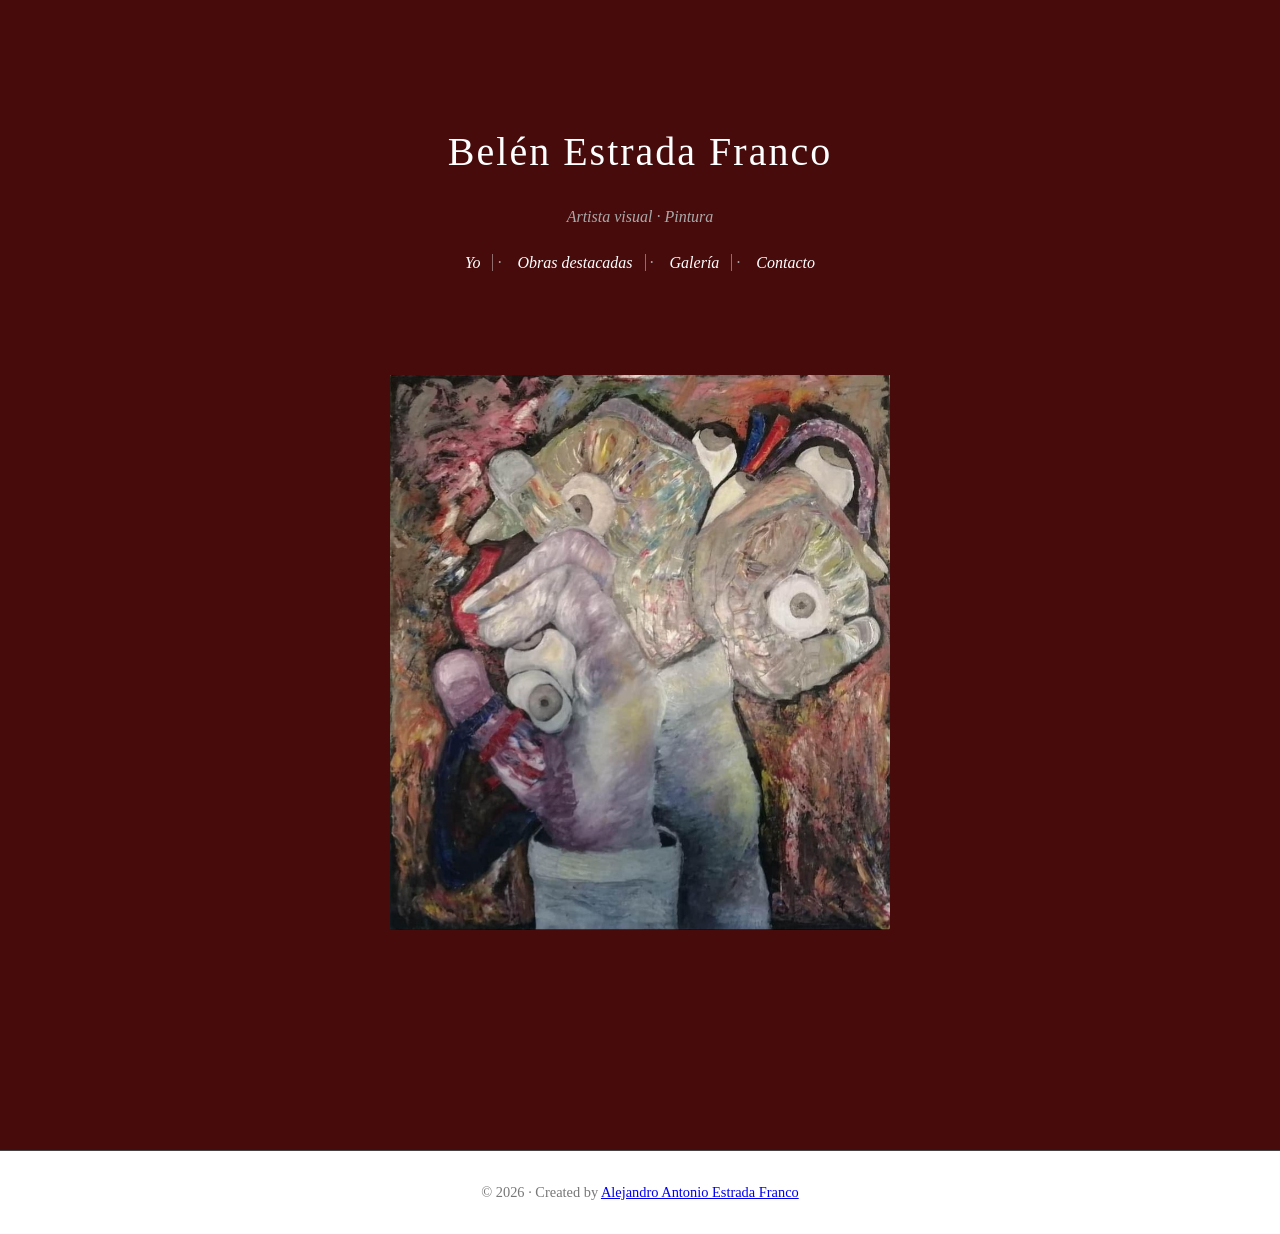
==== commit 0d4ef559: "actualización" ====
--- a/index.html
+++ b/index.html
@@ -6,6 +6,7 @@
   <title>Belén Estrada Franco</title>
   <link rel="stylesheet" href="styles.css">
 </head>
+
 <body>
 
   <!-- HEADER -->
@@ -16,23 +17,15 @@
         <a href="yo.html">Yo</a> ·
         <a href="destacadas.html">Obras destacadas</a> ·
         <a href="galeria.html">Galería</a> ·
-        <a href="yo.html">Contacto</a>
+        <a href="contacto.html">Contacto</a>
       </p>
     <img src="imagenes/imagen_2.jpg" alt="Belén Estrada Franco">
   </header>
   
-  <section>
-    <h2>Contacto</h2>
-    <p>Para más información sobre las obras o para solicitar una cotización, puedes contactarme a través de:</p>
-    <p>📧 Email: correo@correo.com</p>
-    <!--<p>📱 Teléfono: +52 telefono</p>-->
-  </section>
-
   <!-- FOOTER -->
   <footer>
-    © 2026 · Created by Alejandro Antonio Estrada Franco
+    © 2026 · Created by <a href="https://alejandroaef.com.mx/">Alejandro Antonio Estrada Franco</a>
   </footer>
-
 
   <script src="script.js"></script>
 </body>
--- a/styles.css
+++ b/styles.css
@@ -25,16 +25,18 @@
   padding: 120px 20px;
   text-align: center;
   background: linear-gradient(to bottom, #470b0b, #470b0b);
-  /*background: url('imagenes/banner4.gif') no-repeat center center;
-  background-size: cover; /* asegura que cubra todo el header */ 
-}
-
+}
+
+/* IMAGEN */
 .header-principal img {
-  display: block;       /* evita pequeños espacios raros */
-  margin: 100px auto;    /* 20px arriba/abajo y centrada */
-  max-width: 500px;     /* opcional, controla tamaño */
-}
-
+  display: block;
+  margin: 100px auto;
+  max-width: 500px;
+  width: 100%;
+  height: auto;
+}
+
+/* TITULO */
 .header-principal h1 {
   font-size: 2.5rem;
   font-weight: 200;
@@ -43,11 +45,52 @@
   font-family: "Didot", serif;
 }
 
+/* TEXTO */
 .header-principal p {
   max-width: 600px;
   margin: 20px auto 0;
   color: #aaa;
   font-style: italic;
+}
+
+/* ========================= */
+/* 📱 TABLET */
+@media (max-width: 992px) {
+  .header-principal {
+    padding: 80px 20px;
+  }
+
+  .header-principal img {
+    margin: 60px auto;
+    max-width: 400px;
+  }
+
+  .header-principal h1 {
+    font-size: 2rem;
+  }
+}
+
+/* ========================= */
+/* 📱 MÓVIL */
+@media (max-width: 600px) {
+  .header-principal {
+    padding: 60px 15px;
+  }
+
+  .header-principal img {
+    margin: 40px auto;
+    max-width: 280px;
+  }
+
+  .header-principal h1 {
+    font-size: 1.6rem;
+    letter-spacing: 1px;
+  }
+
+  .header-principal p {
+    font-size: 0.9rem;
+    padding: 0 10px;
+  }
 }
 
 .menu-links a {
@@ -163,7 +206,7 @@
 }
 
 /* GALERÍA Y DESTACADOS*/
-.destacados {
+.galeria {
   display: grid;
   grid-template-columns: 1fr;
   gap: 20px;
@@ -208,18 +251,18 @@
   font-size: 0.9rem;
 }
 
-.galeria {
+.galeria-galeria {
   display: grid;
   grid-template-columns: repeat(auto-fit, minmax(250px, 1fr));
   gap: 20px;
 }
 
-.galeria div {
+.galeria-galeria div {
   aspect-ratio: 1 / 1; /* todas cuadradas */
   overflow: hidden;
 }
 
-.galeria img {
+.galeria-galeria img {
   width: 100%;
   height: 100%;
   object-fit: cover;
@@ -368,4 +411,28 @@
 @keyframes aparecer {
   from {opacity: 0; transform: scale(0.95);}
   to {opacity: 1; transform: scale(1);}
+}
+
+.slider {
+  position: relative;      /* 👈 referencia para las imágenes */
+  width: 90%;
+  max-width: 600px;
+  aspect-ratio: 4 / 3;
+  margin: 0 auto;
+  overflow: hidden;
+}
+
+.slide {
+  position: absolute;      /* 👈 IMPORTANTE */
+  top: 0;
+  left: 0;
+  width: 100%;
+  height: 100%;
+  object-fit: cover;
+  opacity: 0;
+  transition: opacity 1.5s ease-in-out;
+}
+
+.slide.active {
+  opacity: 1;
 }
